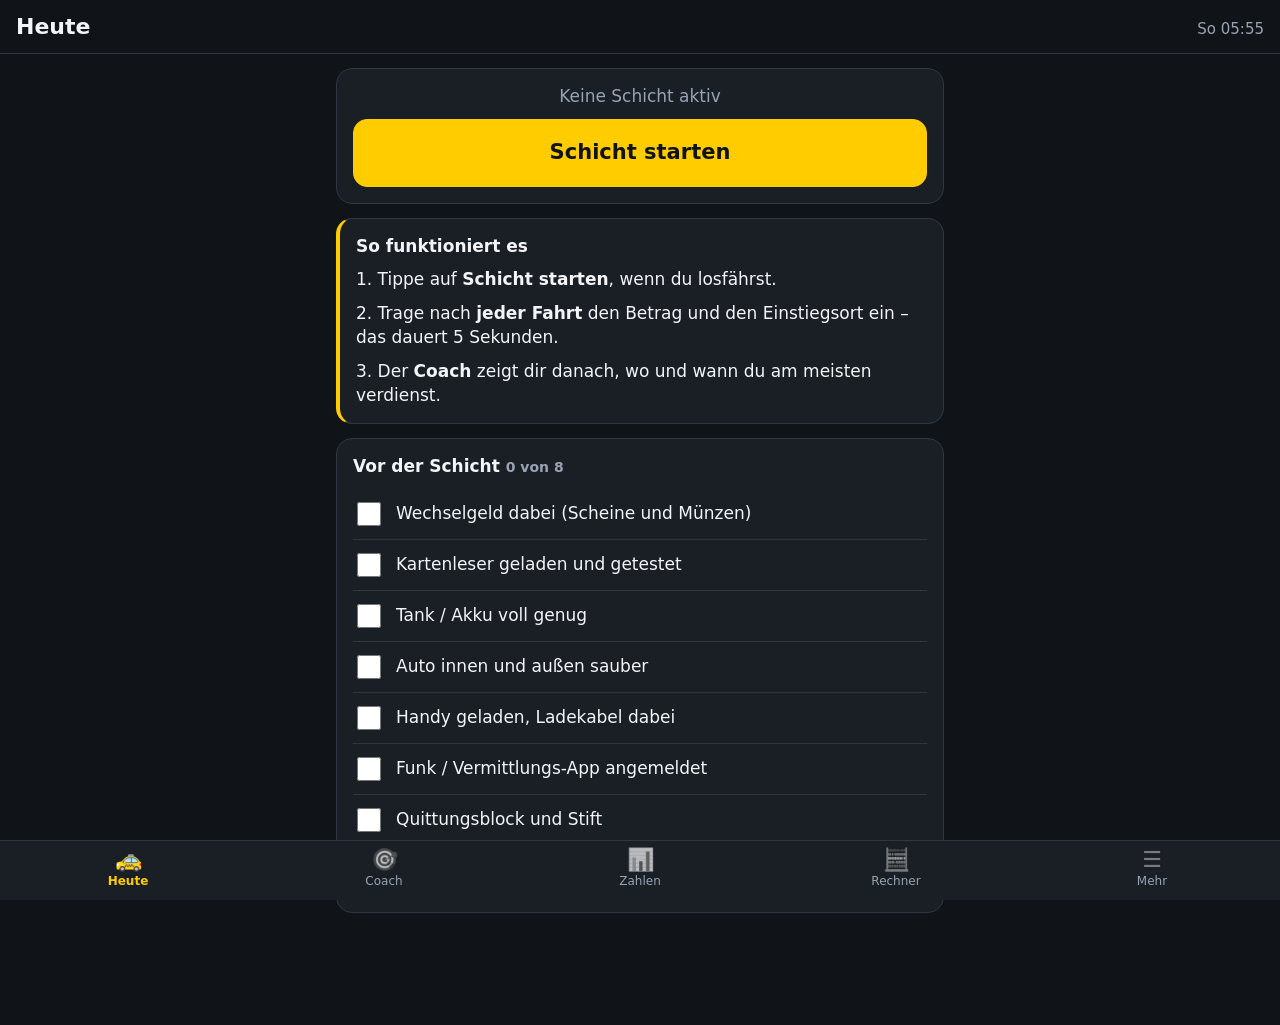
==== index.html @ a1b6e92f "Taxi Coach: Schicht-, Fahrten- und Umsatz-App für Taxifahrer Installierbare Web-App (PWA) ohne Serve" ====
<!doctype html>
<html lang="de">
<head>
<meta charset="utf-8">
<meta name="viewport" content="width=device-width, initial-scale=1, viewport-fit=cover">
<meta name="theme-color" content="#101317">
<meta name="apple-mobile-web-app-capable" content="yes">
<title>Taxi Coach</title>
<link rel="manifest" href="manifest.webmanifest">
<link rel="icon" href="icon.svg" type="image/svg+xml">
<link rel="apple-touch-icon" href="icon.svg">
<link rel="stylesheet" href="styles.css">
</head>
<body>
<header id="top">
  <h1 id="title">Heute</h1>
  <span id="clock"></span>
</header>

<main id="view"></main>

<nav id="tabs">
  <button data-tab="heute"><span class="ico">🚕</span>Heute</button>
  <button data-tab="coach"><span class="ico">🎯</span>Coach</button>
  <button data-tab="zahlen"><span class="ico">📊</span>Zahlen</button>
  <button data-tab="rechner"><span class="ico">🧮</span>Rechner</button>
  <button data-tab="mehr"><span class="ico">☰</span>Mehr</button>
</nav>

<div id="sheet" class="sheet" hidden>
  <div class="sheet-body" id="sheetBody"></div>
</div>
<div id="toast" hidden></div>

<script src="app.js"></script>
</body>
</html>
---- styles.css ----
:root {
  --bg: #101317;
  --card: #1a1f26;
  --card2: #232a33;
  --line: #2e3742;
  --text: #f2f4f7;
  --muted: #98a2b3;
  --accent: #ffcc00;
  --accent-ink: #101317;
  --good: #3ddc84;
  --warn: #ff9f43;
  --bad: #ff5c5c;
  --radius: 16px;
}

* { box-sizing: border-box; }

html, body {
  margin: 0;
  background: var(--bg);
  color: var(--text);
  font-family: system-ui, -apple-system, "Segoe UI", Roboto, sans-serif;
  font-size: 17px;
  line-height: 1.4;
  -webkit-text-size-adjust: 100%;
}

body { padding-bottom: calc(84px + env(safe-area-inset-bottom)); }

#top {
  position: sticky; top: 0; z-index: 5;
  display: flex; align-items: baseline; justify-content: space-between;
  padding: calc(12px + env(safe-area-inset-top)) 16px 10px;
  background: var(--bg);
  border-bottom: 1px solid var(--line);
}
#top h1 { margin: 0; font-size: 22px; }
#clock { color: var(--muted); font-size: 15px; }

#view { max-width: 640px; margin: 0 auto; padding: 14px 16px; }

.card {
  background: var(--card);
  border: 1px solid var(--line);
  border-radius: var(--radius);
  padding: 16px;
  margin-bottom: 14px;
}
.card h2 { margin: 0 0 10px; font-size: 17px; }
.card h3 { margin: 14px 0 6px; font-size: 15px; color: var(--muted); font-weight: 600; }
.muted { color: var(--muted); }
.small { font-size: 14px; }
.center { text-align: center; }
p { margin: 0 0 10px; }
p:last-child { margin-bottom: 0; }

/* Kennzahlen */
.kpis { display: grid; grid-template-columns: 1fr 1fr; gap: 10px; margin-bottom: 14px; }
.kpi { background: var(--card); border: 1px solid var(--line); border-radius: var(--radius); padding: 12px 14px; }
.kpi .label { color: var(--muted); font-size: 13px; }
.kpi .value { font-size: 26px; font-weight: 700; letter-spacing: -0.5px; }
.kpi.big { grid-column: 1 / -1; }
.kpi.big .value { font-size: 40px; color: var(--accent); }

.bar { height: 12px; background: var(--card2); border-radius: 99px; overflow: hidden; margin: 8px 0 6px; }
.bar > i { display: block; height: 100%; background: var(--accent); border-radius: 99px; }
.bar.done > i { background: var(--good); }

/* Hinweise */
.hint { border-left: 4px solid var(--accent); }
.hint.warn { border-left-color: var(--warn); }
.hint.good { border-left-color: var(--good); }

/* Knöpfe */
.btn {
  display: inline-flex; align-items: center; justify-content: center; gap: 8px;
  min-height: 52px; padding: 0 18px;
  border: 1px solid var(--line); border-radius: 14px;
  background: var(--card2); color: var(--text);
  font: inherit; font-weight: 600; cursor: pointer;
  width: 100%;
}
.btn:active { transform: scale(0.98); }
.btn.primary { background: var(--accent); color: var(--accent-ink); border-color: var(--accent); }
.btn.big { min-height: 68px; font-size: 21px; }
.btn.danger { color: var(--bad); }
.btn.ghost { background: transparent; }
.row { display: flex; gap: 10px; }
.row > * { flex: 1; }
.stack > * + * { margin-top: 10px; }

/* Listen */
.list { list-style: none; margin: 0; padding: 0; }
.list li {
  display: flex; align-items: center; gap: 10px;
  padding: 10px 0; border-bottom: 1px solid var(--line);
}
.list li:last-child { border-bottom: 0; }
.list .grow { flex: 1; min-width: 0; }
.list .sub { color: var(--muted); font-size: 14px; }
.list .amt { font-weight: 700; white-space: nowrap; }
.x {
  border: 0; background: transparent; color: var(--muted);
  font-size: 18px; width: 40px; height: 40px; cursor: pointer; border-radius: 10px;
}
.rank { width: 28px; height: 28px; border-radius: 50%; background: var(--accent); color: var(--accent-ink);
  display: inline-flex; align-items: center; justify-content: center; font-weight: 700; font-size: 14px; flex: none; }

/* Formulare */
label.f { display: block; margin-bottom: 12px; }
label.f > span { display: block; color: var(--muted); font-size: 14px; margin-bottom: 4px; }
input[type=text], input[type=number], textarea, select {
  width: 100%; min-height: 52px; padding: 10px 14px;
  background: var(--bg); color: var(--text);
  border: 1px solid var(--line); border-radius: 12px;
  font: inherit;
}
input.money { font-size: 30px; font-weight: 700; text-align: center; }
textarea { min-height: 120px; resize: vertical; }
input:focus, textarea:focus { outline: 2px solid var(--accent); outline-offset: 1px; }

.chips { display: flex; flex-wrap: wrap; gap: 8px; margin-bottom: 12px; }
.chip { position: relative; }
.chip input { position: absolute; opacity: 0; inset: 0; }
.chip span {
  display: inline-flex; align-items: center; min-height: 44px; padding: 0 14px;
  border: 1px solid var(--line); border-radius: 99px; background: var(--card2);
  font-size: 15px; cursor: pointer;
}
.chip input:checked + span { background: var(--accent); color: var(--accent-ink); border-color: var(--accent); font-weight: 600; }
.chip input:focus-visible + span { outline: 2px solid var(--text); }
.seg { display: flex; gap: 8px; margin-bottom: 14px; }
.seg .chip { flex: 1; }
.seg .chip span { width: 100%; justify-content: center; }

/* Checkliste */
.check { display: flex; align-items: center; gap: 12px; padding: 10px 0; border-bottom: 1px solid var(--line); cursor: pointer; }
.check:last-child { border-bottom: 0; }
.check input { width: 24px; height: 24px; accent-color: var(--accent); flex: none; }
.check.done span { color: var(--muted); text-decoration: line-through; }

/* Diagramme */
.days { display: grid; grid-template-columns: repeat(7, 1fr); gap: 6px; align-items: end; height: 140px; }
.day { display: flex; flex-direction: column; align-items: center; height: 100%; gap: 4px; min-height: 0; }
.day .track { flex: 1; width: 100%; min-height: 0; display: flex; align-items: flex-end; }
.day .col { width: 100%; background: var(--accent); border-radius: 6px 6px 2px 2px; min-height: 2px; }
.day .v { min-height: 14px; }
.day .v { font-size: 11px; color: var(--muted); }
.day .d { font-size: 12px; color: var(--muted); }

.heat { display: grid; grid-template-columns: 30px repeat(8, 1fr); gap: 3px; font-size: 11px; }
.heat .h { color: var(--muted); text-align: center; }
.heat .r { color: var(--muted); display: flex; align-items: center; }
.heat .c { aspect-ratio: 1 / 0.8; border-radius: 5px; background: var(--card2);
  display: flex; align-items: center; justify-content: center; color: var(--accent-ink); font-weight: 700; }
.heat .c.empty { color: transparent; }

table.t { width: 100%; border-collapse: collapse; font-size: 15px; }
table.t td, table.t th { padding: 8px 4px; border-bottom: 1px solid var(--line); text-align: right; }
table.t td:first-child, table.t th:first-child { text-align: left; }
table.t th { color: var(--muted); font-weight: 600; font-size: 13px; }
table.t tr:last-child td { border-bottom: 0; }

.result { font-size: 44px; font-weight: 800; color: var(--accent); text-align: center; letter-spacing: -1px; }

/* Untere Leiste */
#tabs {
  position: fixed; left: 0; right: 0; bottom: 0; z-index: 6;
  display: flex;
  background: var(--card);
  border-top: 1px solid var(--line);
  padding-bottom: env(safe-area-inset-bottom);
}
#tabs button {
  flex: 1; border: 0; background: transparent; color: var(--muted);
  font: inherit; font-size: 12px; padding: 8px 2px 10px; cursor: pointer;
  display: flex; flex-direction: column; align-items: center; gap: 2px;
}
#tabs .ico { font-size: 22px; line-height: 1; filter: grayscale(1); opacity: 0.7; }
#tabs button.on { color: var(--accent); font-weight: 700; }
#tabs button.on .ico { filter: none; opacity: 1; }

/* Formular von unten */
.sheet { position: fixed; inset: 0; z-index: 20; background: rgba(0,0,0,0.6); display: flex; align-items: flex-end; }
.sheet[hidden] { display: none; }
.sheet-body {
  width: 100%; max-width: 640px; margin: 0 auto; max-height: 92vh; overflow-y: auto;
  background: var(--card); border-radius: 20px 20px 0 0;
  padding: 18px 16px calc(18px + env(safe-area-inset-bottom));
}
.sheet-body h2 { margin: 0 0 14px; font-size: 20px; }

#toast {
  position: fixed; left: 50%; bottom: calc(100px + env(safe-area-inset-bottom)); transform: translateX(-50%);
  z-index: 30; background: var(--text); color: var(--bg);
  padding: 10px 16px; border-radius: 99px; font-weight: 600; font-size: 15px;
  max-width: 90vw; text-align: center;
}
#toast[hidden] { display: none; }

.phrase b { display: block; }
.phrase { padding: 8px 0; border-bottom: 1px solid var(--line); }
.phrase:last-child { border-bottom: 0; }
ol.tips { margin: 0; padding-left: 22px; }
ol.tips li { margin-bottom: 8px; }
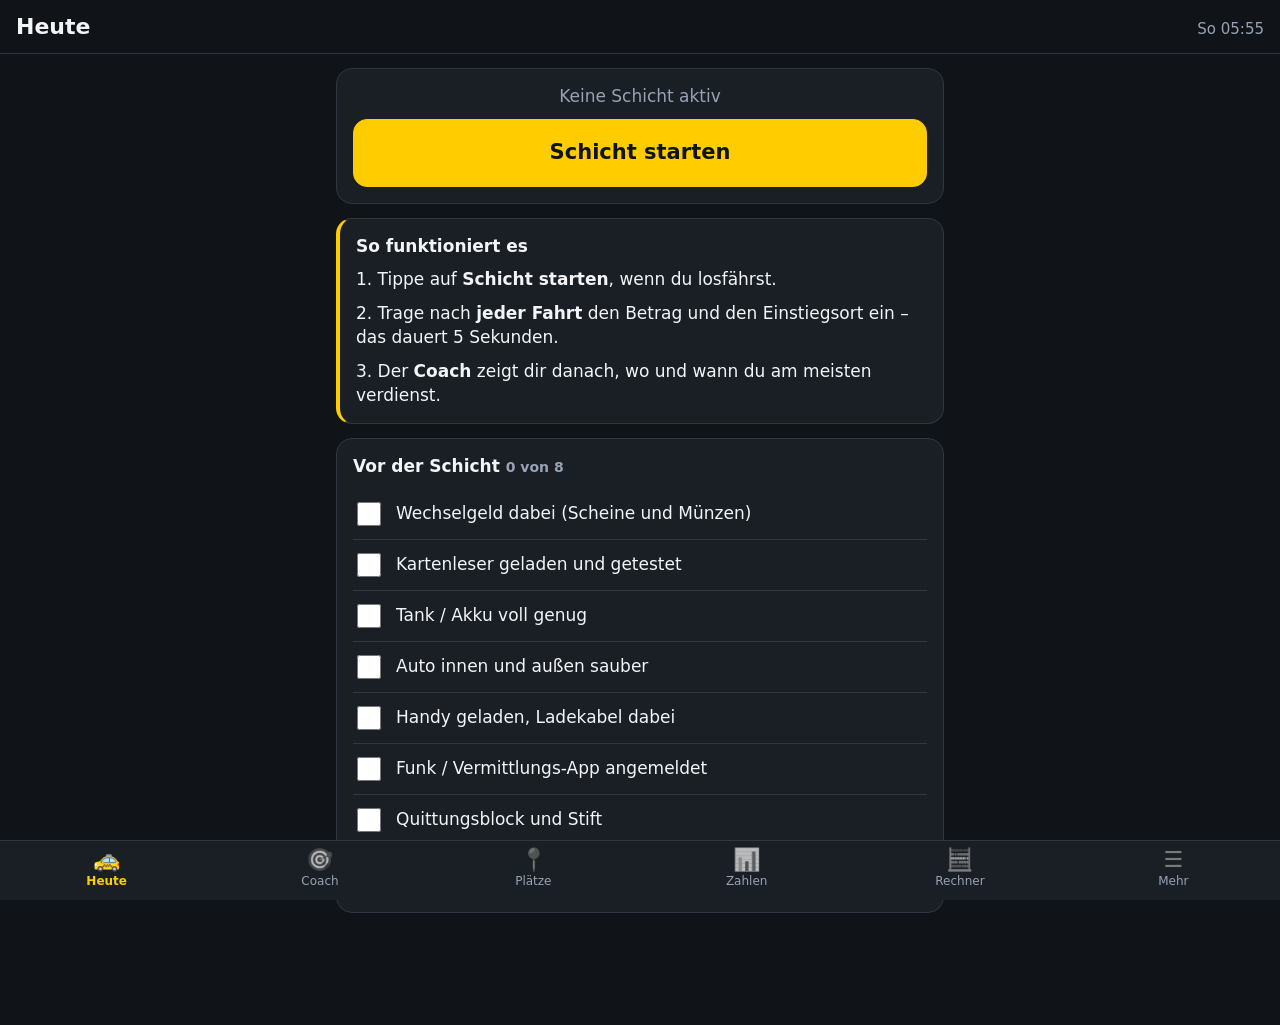
==== commit bd2ece74: "Kölner Halteplätze und Umsatz-Rangliste pro Stand - 142 Halteplätze (Funkkanal 1–4) als Verzeichnis " ====
--- a/index.html
+++ b/index.html
@@ -8,7 +8,7 @@
 <title>Taxi Coach</title>
 <link rel="manifest" href="manifest.webmanifest">
 <link rel="icon" href="icon.svg" type="image/svg+xml">
-<link rel="apple-touch-icon" href="icon.svg">
+<link rel="apple-touch-icon" href="apple-touch-icon.png">
 <link rel="stylesheet" href="styles.css">
 </head>
 <body>
@@ -22,6 +22,7 @@
 <nav id="tabs">
   <button data-tab="heute"><span class="ico">🚕</span>Heute</button>
   <button data-tab="coach"><span class="ico">🎯</span>Coach</button>
+  <button data-tab="plaetze"><span class="ico">📍</span>Plätze</button>
   <button data-tab="zahlen"><span class="ico">📊</span>Zahlen</button>
   <button data-tab="rechner"><span class="ico">🧮</span>Rechner</button>
   <button data-tab="mehr"><span class="ico">☰</span>Mehr</button>
@@ -32,6 +33,7 @@
 </div>
 <div id="toast" hidden></div>
 
+<script src="halteplaetze.js"></script>
 <script src="app.js"></script>
 </body>
 </html>
--- a/styles.css
+++ b/styles.css
@@ -106,6 +106,15 @@
 .rank { width: 28px; height: 28px; border-radius: 50%; background: var(--accent); color: var(--accent-ink);
   display: inline-flex; align-items: center; justify-content: center; font-weight: 700; font-size: 14px; flex: none; }
 
+/* Halteplätze */
+.list.hp li { align-items: flex-start; gap: 6px; }
+.x.star { font-size: 24px; color: var(--muted); flex: none; }
+.x.star.on { color: var(--accent); }
+.btn.route { width: auto; min-height: 44px; padding: 0 12px; font-size: 15px; flex: none; text-decoration: none; }
+.list.picks li { border: 0; padding: 4px 0; }
+.btn.pick { flex-direction: column; align-items: flex-start; justify-content: center; gap: 2px; padding: 8px 14px; text-align: left; }
+.btn.pick .sub { color: var(--muted); font-size: 14px; font-weight: 400; }
+
 /* Formulare */
 label.f { display: block; margin-bottom: 12px; }
 label.f > span { display: block; color: var(--muted); font-size: 14px; margin-bottom: 4px; }
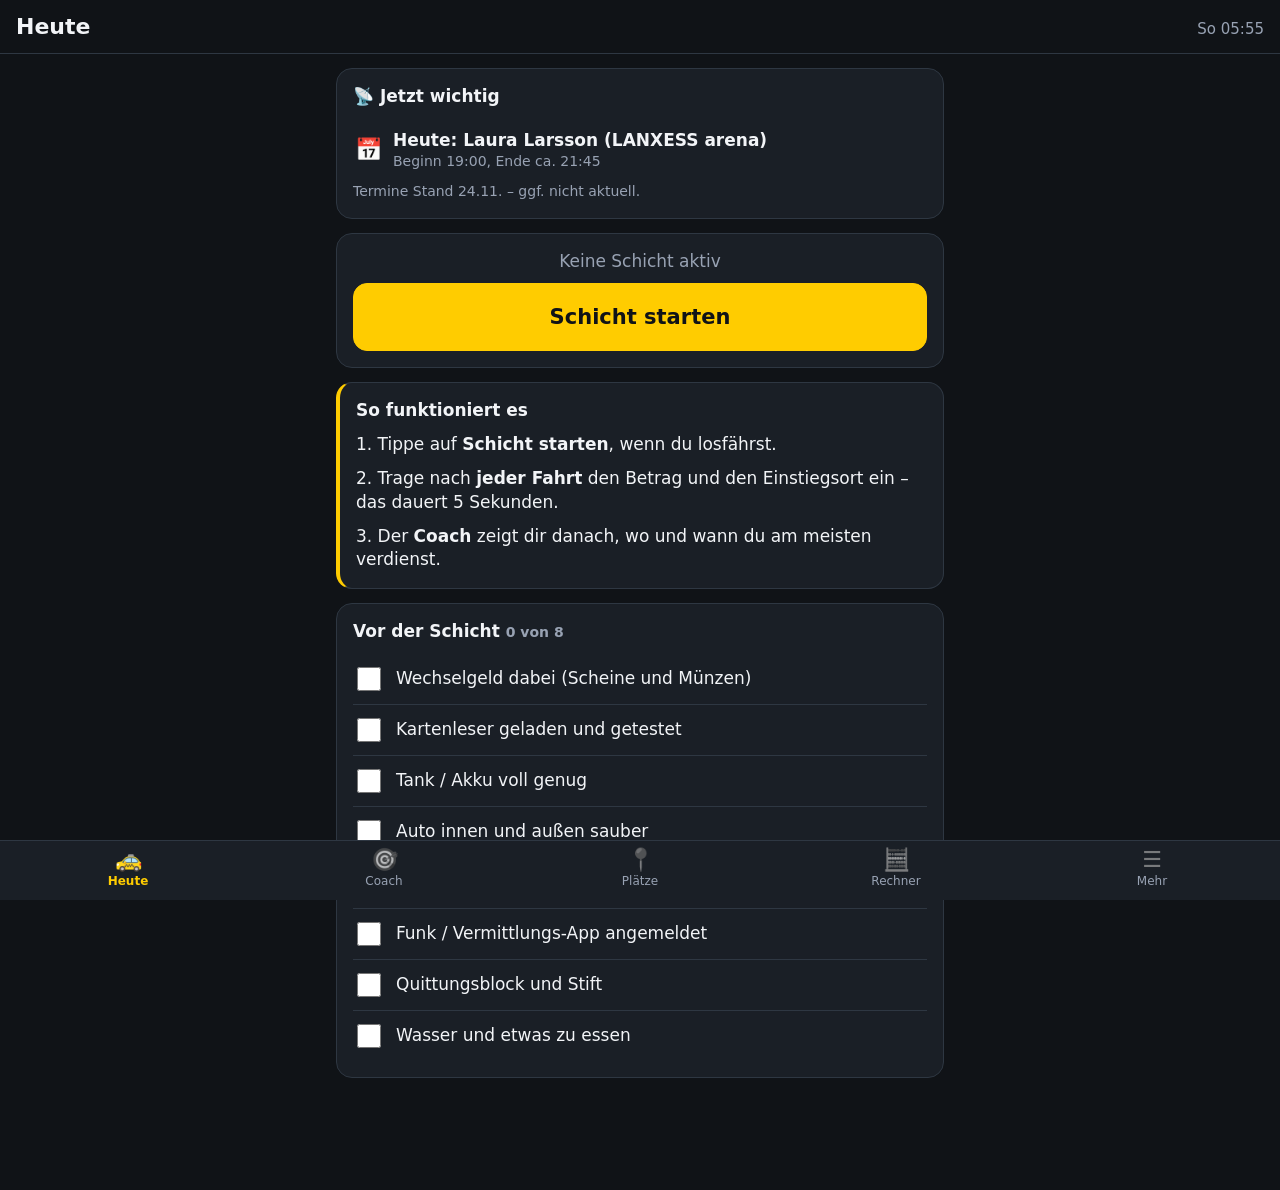
==== commit 24c56d77: "Live-Radar, Rechner mit Standort und Ziel, schlankere App - „Jetzt wichtig“ oben in Heute und Coach:" ====
--- a/index.html
+++ b/index.html
@@ -23,7 +23,6 @@
   <button data-tab="heute"><span class="ico">🚕</span>Heute</button>
   <button data-tab="coach"><span class="ico">🎯</span>Coach</button>
   <button data-tab="plaetze"><span class="ico">📍</span>Plätze</button>
-  <button data-tab="zahlen"><span class="ico">📊</span>Zahlen</button>
   <button data-tab="rechner"><span class="ico">🧮</span>Rechner</button>
   <button data-tab="mehr"><span class="ico">☰</span>Mehr</button>
 </nav>
--- a/styles.css
+++ b/styles.css
@@ -106,6 +106,18 @@
 .rank { width: 28px; height: 28px; border-radius: 50%; background: var(--accent); color: var(--accent-ink);
   display: inline-flex; align-items: center; justify-content: center; font-weight: 700; font-size: 14px; flex: none; }
 
+/* Live-Radar */
+.radar .ico { font-size: 22px; width: 30px; text-align: center; flex: none; }
+.radar.hot { border-color: var(--accent); box-shadow: 0 0 0 1px var(--accent) inset; }
+
+/* Rechner */
+.linkbtn { border: 0; background: none; color: var(--accent); font: inherit; padding: 4px 0; cursor: pointer; text-decoration: underline; text-align: left; }
+
+/* KI-Berater */
+.ai-answer { font-size: 18px; margin-bottom: 6px; }
+.ai-answer p { margin-bottom: 8px; }
+.bad { color: var(--bad); }
+
 /* Halteplätze */
 .list.hp li { align-items: flex-start; gap: 6px; }
 .x.star { font-size: 24px; color: var(--muted); flex: none; }
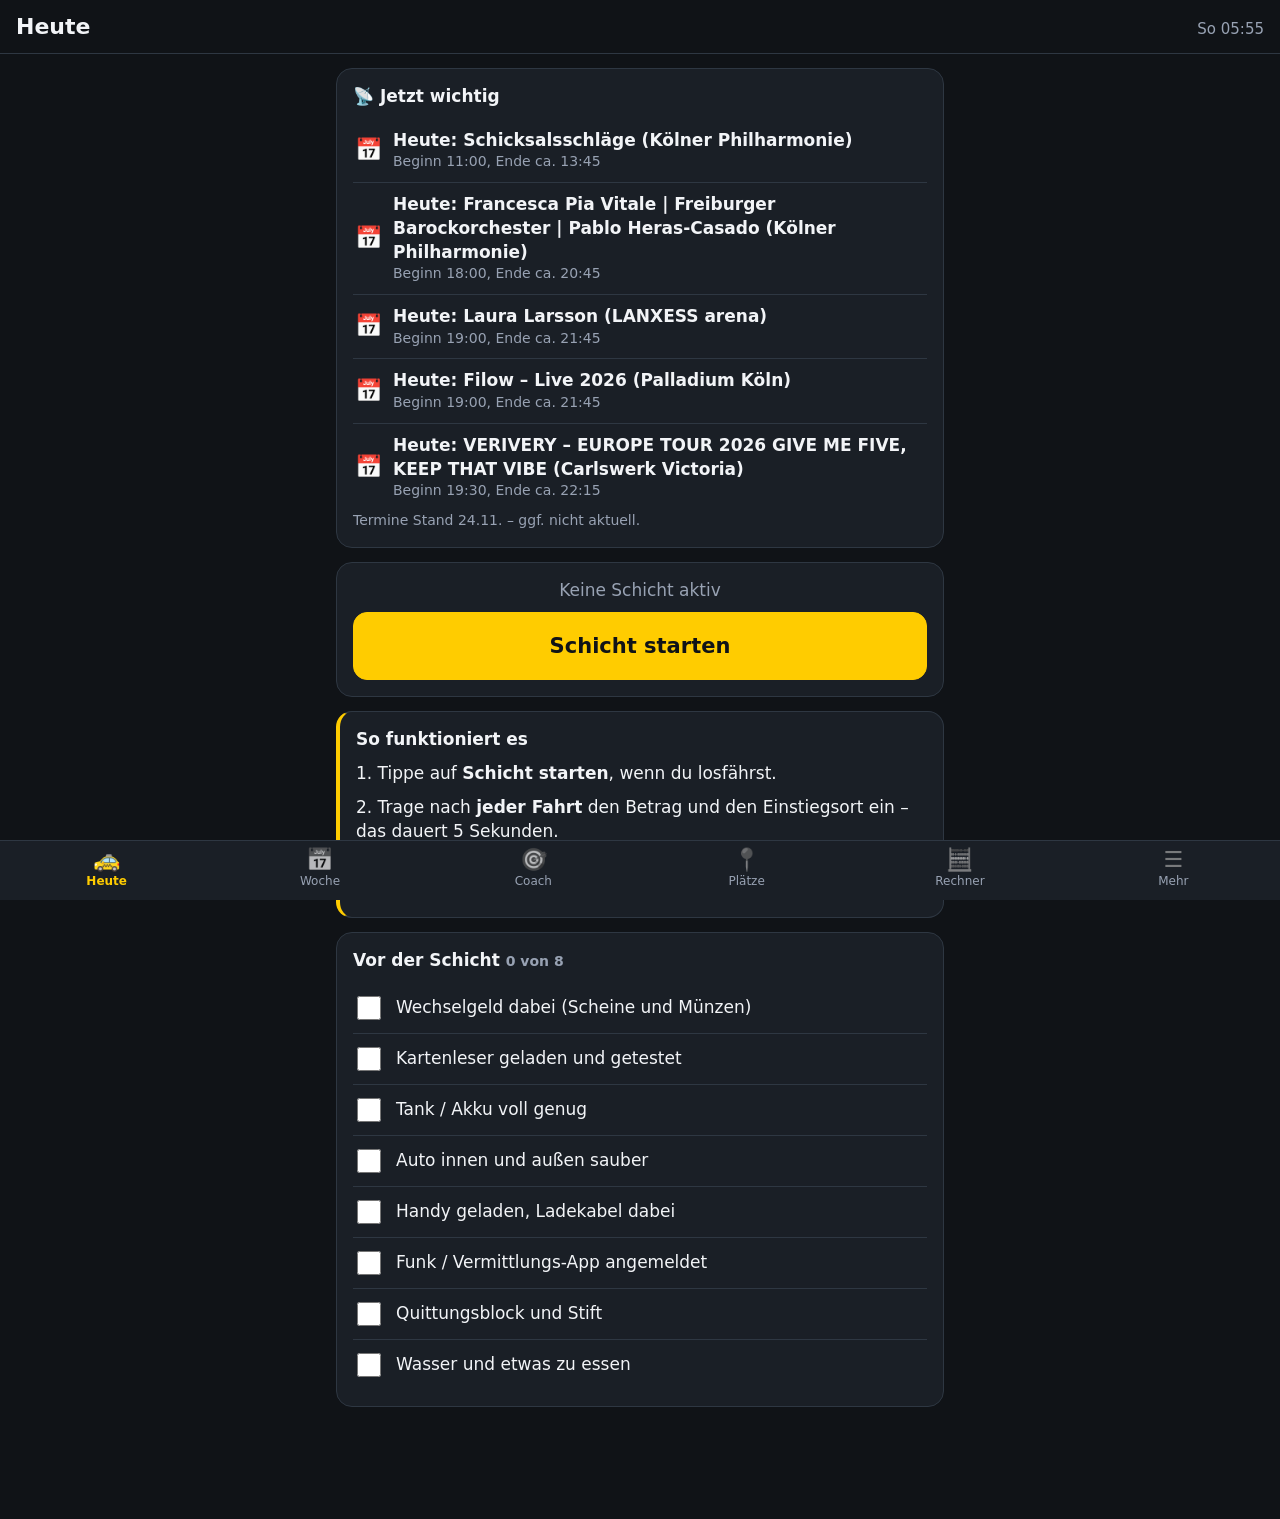
==== commit 043663b1: "Reiter „Woche“: wo sich in den nächsten Tagen Menschen sammeln - Neuer Reiter mit 3 oder 7 Tagen: gr" ====
--- a/index.html
+++ b/index.html
@@ -21,6 +21,7 @@
 
 <nav id="tabs">
   <button data-tab="heute"><span class="ico">🚕</span>Heute</button>
+  <button data-tab="woche"><span class="ico">📅</span>Woche</button>
   <button data-tab="coach"><span class="ico">🎯</span>Coach</button>
   <button data-tab="plaetze"><span class="ico">📍</span>Plätze</button>
   <button data-tab="rechner"><span class="ico">🧮</span>Rechner</button>
--- a/styles.css
+++ b/styles.css
@@ -110,7 +110,16 @@
 .radar .ico { font-size: 22px; width: 30px; text-align: center; flex: none; }
 .radar.hot { border-color: var(--accent); box-shadow: 0 0 0 1px var(--accent) inset; }
 
+/* Woche */
+.badge { flex: none; font-size: 11px; font-weight: 700; padding: 3px 7px; border-radius: 99px; margin-top: 2px; }
+.badge.gXL { background: var(--bad); color: #fff; }
+.badge.gL { background: var(--warn); color: var(--accent-ink); }
+.badge.gM { background: var(--card2); color: var(--muted); border: 1px solid var(--line); }
+.peak { background: var(--bg); border: 1px solid var(--accent); border-radius: 10px; padding: 8px 10px; font-size: 15px; }
+.seg .chip input[type=checkbox] { position: absolute; opacity: 0; inset: 0; }
+
 /* Rechner */
+.here { display: flex; align-items: center; gap: 10px; padding: 10px 12px; margin-bottom: 12px; background: var(--bg); border: 1px solid var(--line); border-radius: 12px; }
 .linkbtn { border: 0; background: none; color: var(--accent); font: inherit; padding: 4px 0; cursor: pointer; text-decoration: underline; text-align: left; }
 
 /* KI-Berater */
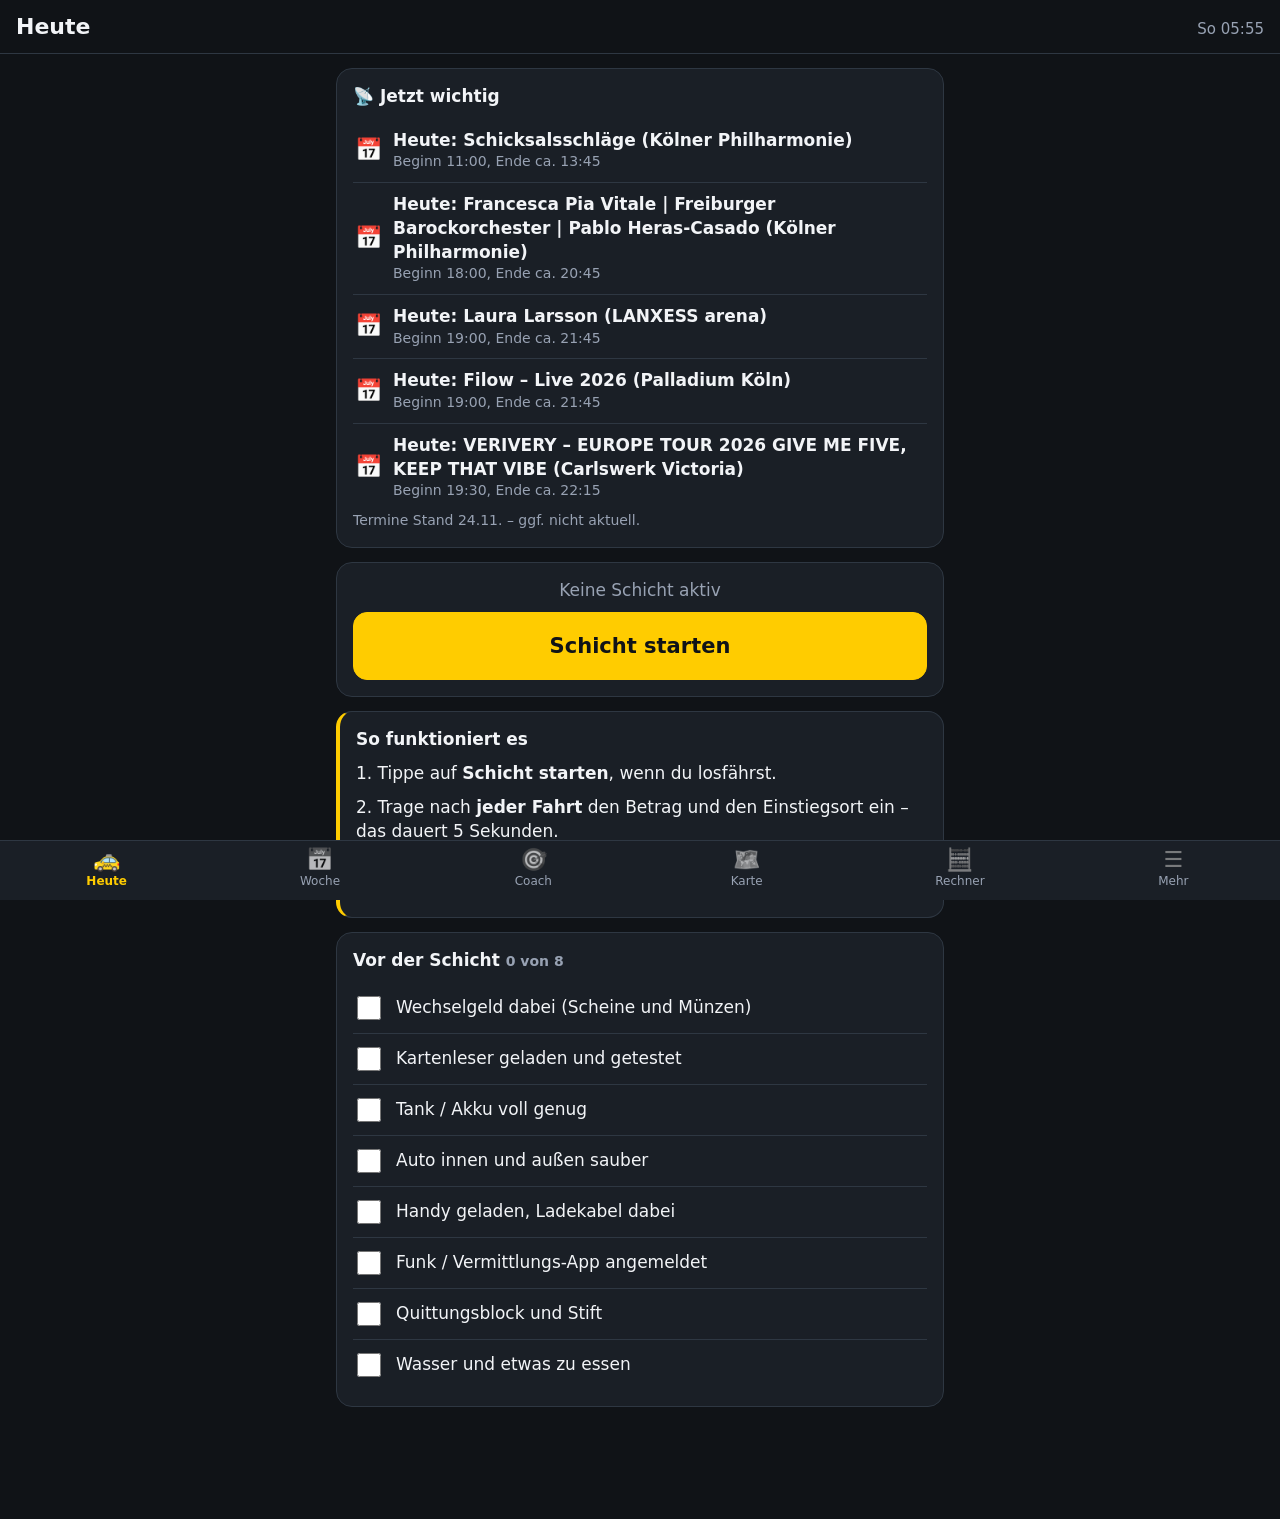
==== commit ebd57e6e: "Karte mit Taxiständen, Veranstaltungen und eigenem Standort - Reiter „Karte“ (vorher „Plätze“) mit U" ====
--- a/index.html
+++ b/index.html
@@ -23,7 +23,7 @@
   <button data-tab="heute"><span class="ico">🚕</span>Heute</button>
   <button data-tab="woche"><span class="ico">📅</span>Woche</button>
   <button data-tab="coach"><span class="ico">🎯</span>Coach</button>
-  <button data-tab="plaetze"><span class="ico">📍</span>Plätze</button>
+  <button data-tab="plaetze"><span class="ico">🗺️</span>Karte</button>
   <button data-tab="rechner"><span class="ico">🧮</span>Rechner</button>
   <button data-tab="mehr"><span class="ico">☰</span>Mehr</button>
 </nav>
--- a/styles.css
+++ b/styles.css
@@ -118,6 +118,42 @@
 .peak { background: var(--bg); border: 1px solid var(--accent); border-radius: 10px; padding: 8px 10px; font-size: 15px; }
 .seg .chip input[type=checkbox] { position: absolute; opacity: 0; inset: 0; }
 
+.list li.ev { display: block; padding: 0; }
+.evbtn { display: flex; align-items: flex-start; gap: 10px; width: 100%; padding: 10px 0; border: 0; background: none;
+  color: inherit; font: inherit; text-align: left; cursor: pointer; }
+.evbtn .grow { display: flex; flex-direction: column; gap: 2px; }
+.evbtn .more { color: var(--accent); font-weight: 600; white-space: nowrap; margin-left: 4px; }
+.near { background: var(--bg); border: 1px solid var(--line); border-radius: 12px; padding: 8px 10px; margin: 0 0 10px; }
+.near .list li { padding: 8px 0; }
+
+.dayplan { background: var(--bg); border: 1px solid var(--line); border-radius: 10px; padding: 8px 10px; margin-bottom: 10px; }
+.dayplan .slot { display: flex; gap: 8px; padding: 5px 0; border-top: 1px solid var(--line); font-size: 15px; }
+.dayplan .slot:first-of-type { border-top: 0; }
+.dayplan .when { flex: none; width: 78px; color: var(--muted); font-size: 14px; }
+details.tips-more summary { cursor: pointer; color: var(--accent); font-weight: 600; padding: 8px 0; }
+details.tips-more ol { margin-top: 6px; }
+
+/* Karte */
+.map { height: calc(100vh - 230px - env(safe-area-inset-bottom)); min-height: 320px; border-radius: 12px; border: 1px solid var(--line); overflow: hidden; background: #1c2026; }
+@supports (height: 100dvh) { .map { height: calc(100dvh - 230px - env(safe-area-inset-bottom)); } }
+.maptools { display: flex; align-items: center; gap: 10px; margin-bottom: 8px; }
+.maptools .muted { line-height: 1.3; font-size: 12px; }
+.tiles-dark { filter: brightness(0.7) invert(1) contrast(0.85) hue-rotate(200deg) saturate(0.35); }
+.leaflet-container { font: inherit; background: #1c2026; }
+.leaflet-popup-content-wrapper, .leaflet-popup-tip { background: var(--card); color: var(--text); border: 1px solid var(--line); }
+.leaflet-popup-content { margin: 10px 12px; font-size: 15px; line-height: 1.35; }
+.leaflet-container a.leaflet-popup-close-button { color: var(--muted); }
+.leaflet-control-attribution { font-size: 10px; background: rgba(16, 19, 23, 0.75) !important; color: var(--muted); }
+.leaflet-control-attribution a { color: var(--accent); }
+.leaflet-bar a { background: var(--card); color: var(--text); border-color: var(--line); }
+.pop .sub { color: var(--muted); font-size: 13px; margin-top: 3px; }
+.pop .hot { color: var(--bad); font-size: 13px; font-weight: 700; }
+.popbtns { display: flex; gap: 6px; margin-top: 8px; flex-wrap: wrap; }
+.popbtns .btn { min-height: 38px; color: var(--text); }
+.evicon { font-size: 22px; line-height: 30px; text-align: center; filter: drop-shadow(0 0 2px #000); }
+.evicon.soon { font-size: 28px; }
+body.mapmode #view { padding-bottom: 0; }
+
 /* Rechner */
 .here { display: flex; align-items: center; gap: 10px; padding: 10px 12px; margin-bottom: 12px; background: var(--bg); border: 1px solid var(--line); border-radius: 12px; }
 .linkbtn { border: 0; background: none; color: var(--accent); font: inherit; padding: 4px 0; cursor: pointer; text-decoration: underline; text-align: left; }
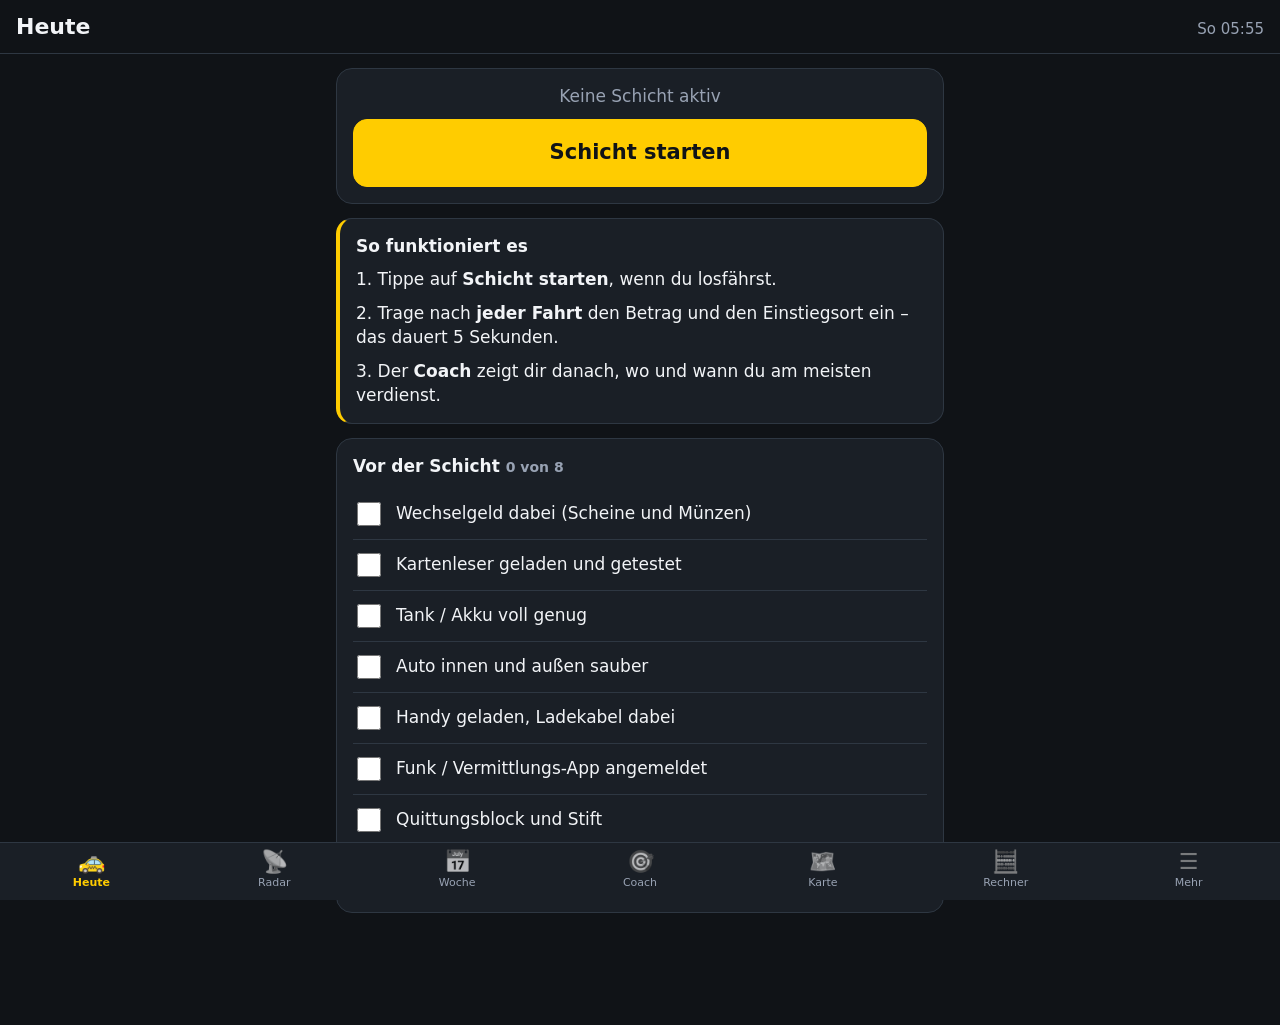
==== commit fc0244b6: "Eigener Reiter „Radar“ für „Jetzt wichtig“ - Neuer Reiter neben „Heute“: Jetzt / Später heute / Morg" ====
--- a/index.html
+++ b/index.html
@@ -21,6 +21,7 @@
 
 <nav id="tabs">
   <button data-tab="heute"><span class="ico">🚕</span>Heute</button>
+  <button data-tab="radar"><span class="ico">📡</span>Radar</button>
   <button data-tab="woche"><span class="ico">📅</span>Woche</button>
   <button data-tab="coach"><span class="ico">🎯</span>Coach</button>
   <button data-tab="plaetze"><span class="ico">🗺️</span>Karte</button>
--- a/styles.css
+++ b/styles.css
@@ -109,6 +109,9 @@
 /* Live-Radar */
 .radar .ico { font-size: 22px; width: 30px; text-align: center; flex: none; }
 .radar.hot { border-color: var(--accent); box-shadow: 0 0 0 1px var(--accent) inset; }
+.banner { display: flex; align-items: center; gap: 10px; width: 100%; text-align: left; font: inherit; color: var(--text); cursor: pointer; padding: 12px 14px; }
+.banner .more { color: var(--accent); font-weight: 700; white-space: nowrap; }
+.banner .sub { color: var(--muted); font-size: 14px; }
 
 /* Woche */
 .badge { flex: none; font-size: 11px; font-weight: 700; padding: 3px 7px; border-radius: 99px; margin-top: 2px; }
@@ -238,8 +241,8 @@
   padding-bottom: env(safe-area-inset-bottom);
 }
 #tabs button {
-  flex: 1; border: 0; background: transparent; color: var(--muted);
-  font: inherit; font-size: 12px; padding: 8px 2px 10px; cursor: pointer;
+  flex: 1; min-width: 0; border: 0; background: transparent; color: var(--muted);
+  font: inherit; font-size: 11px; padding: 8px 0 10px; cursor: pointer; white-space: nowrap;
   display: flex; flex-direction: column; align-items: center; gap: 2px;
 }
 #tabs .ico { font-size: 22px; line-height: 1; filter: grayscale(1); opacity: 0.7; }
